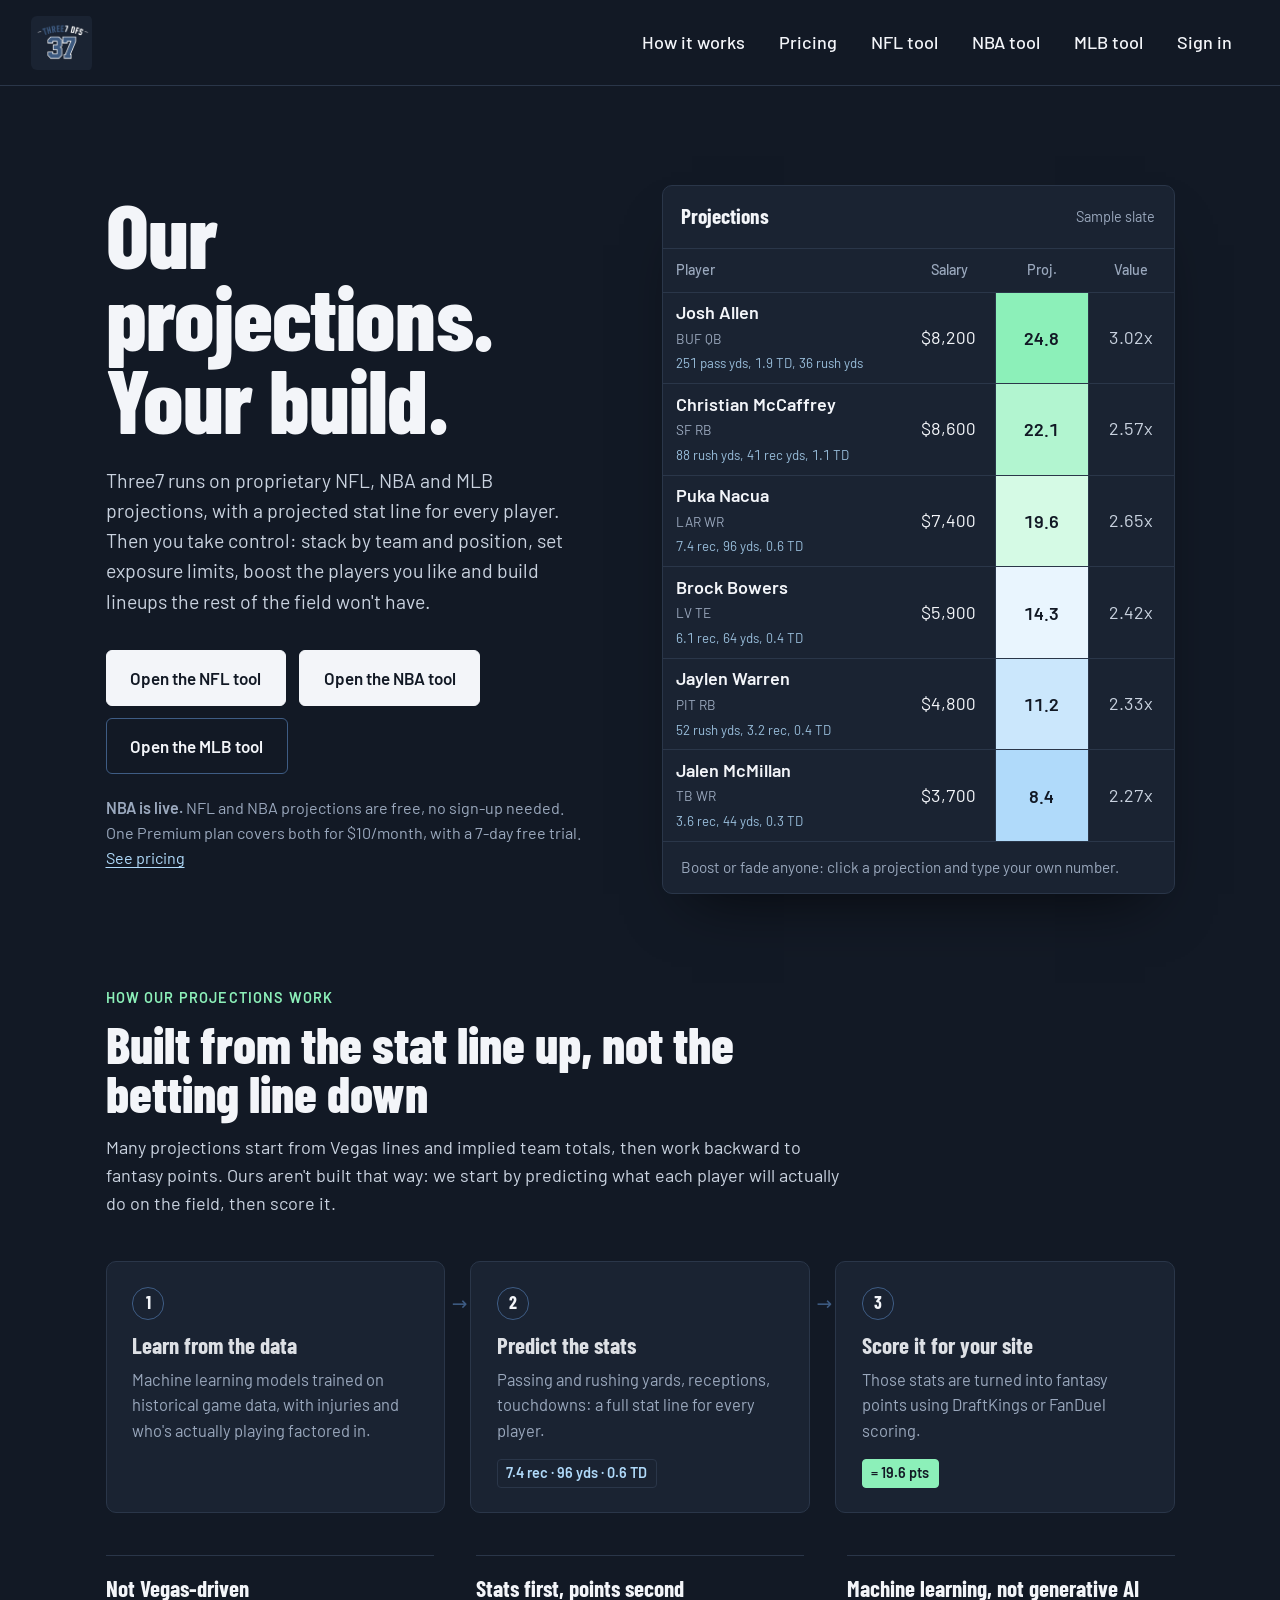
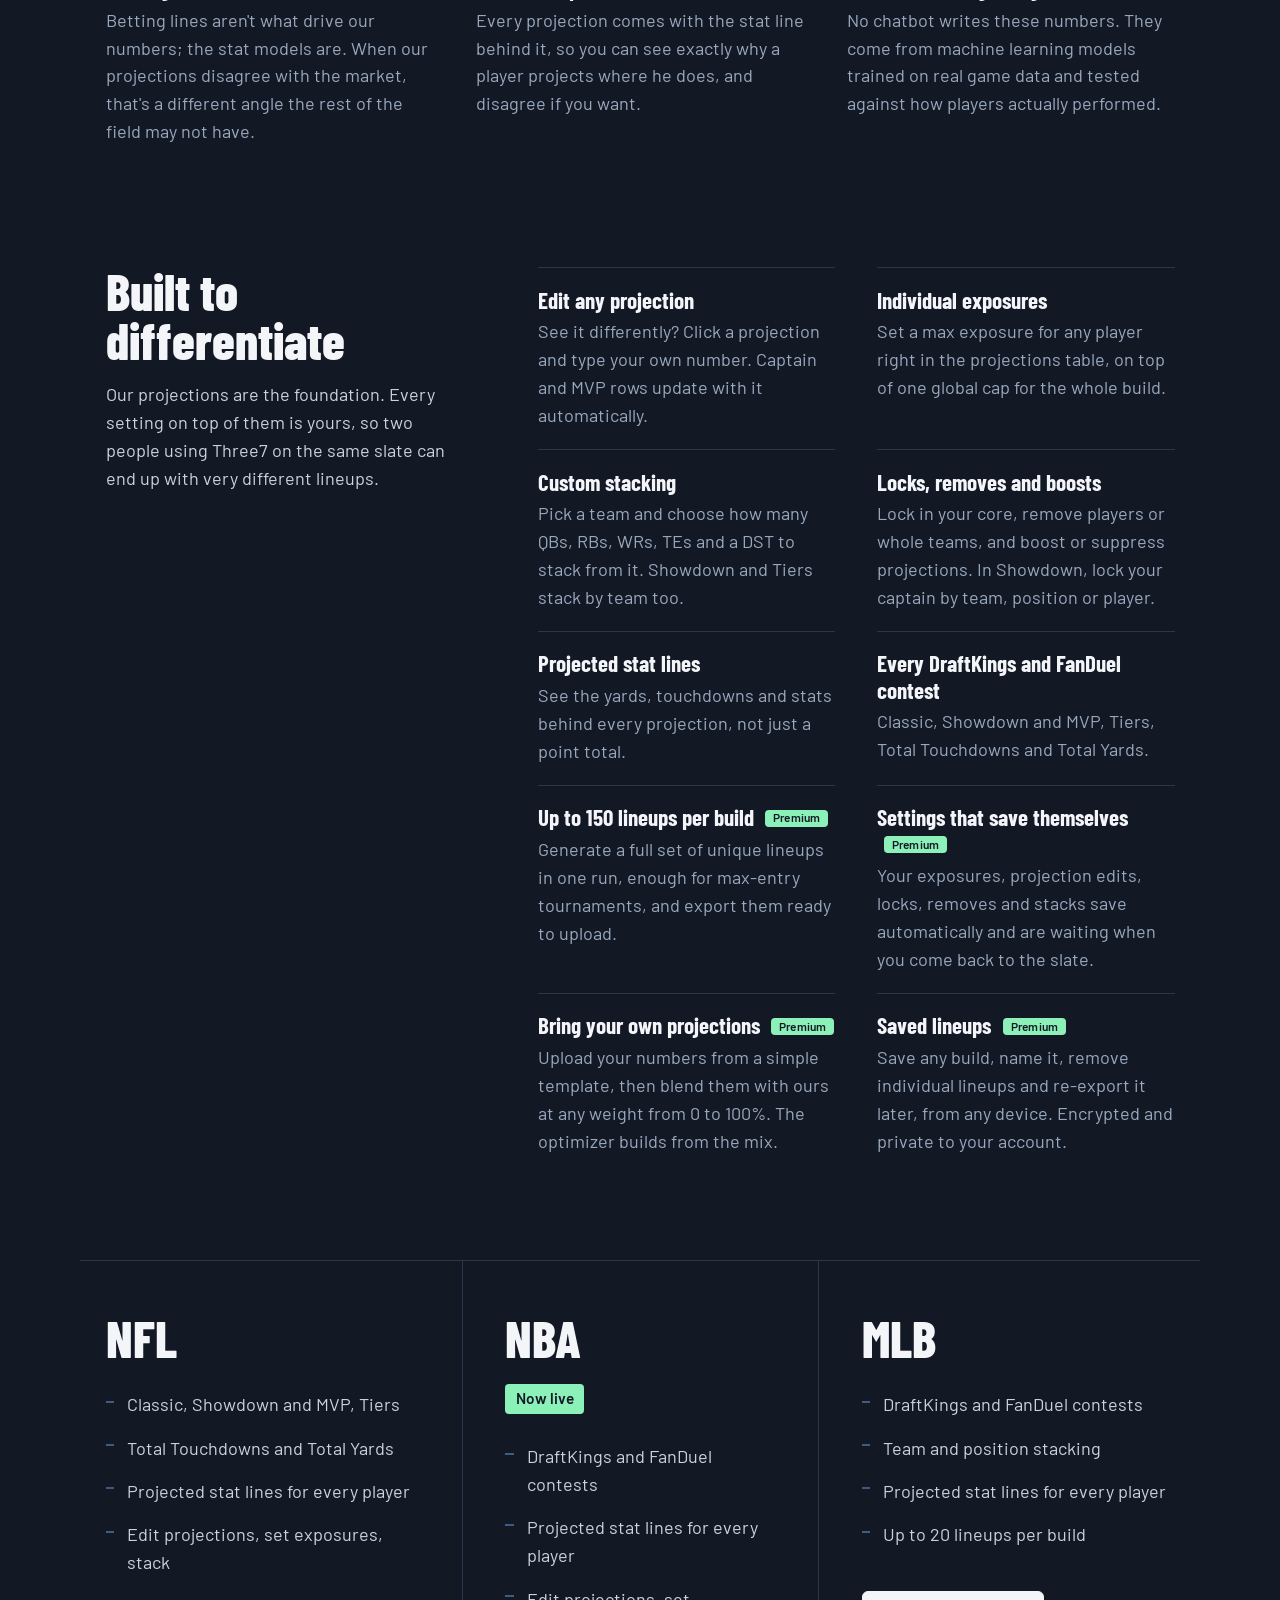
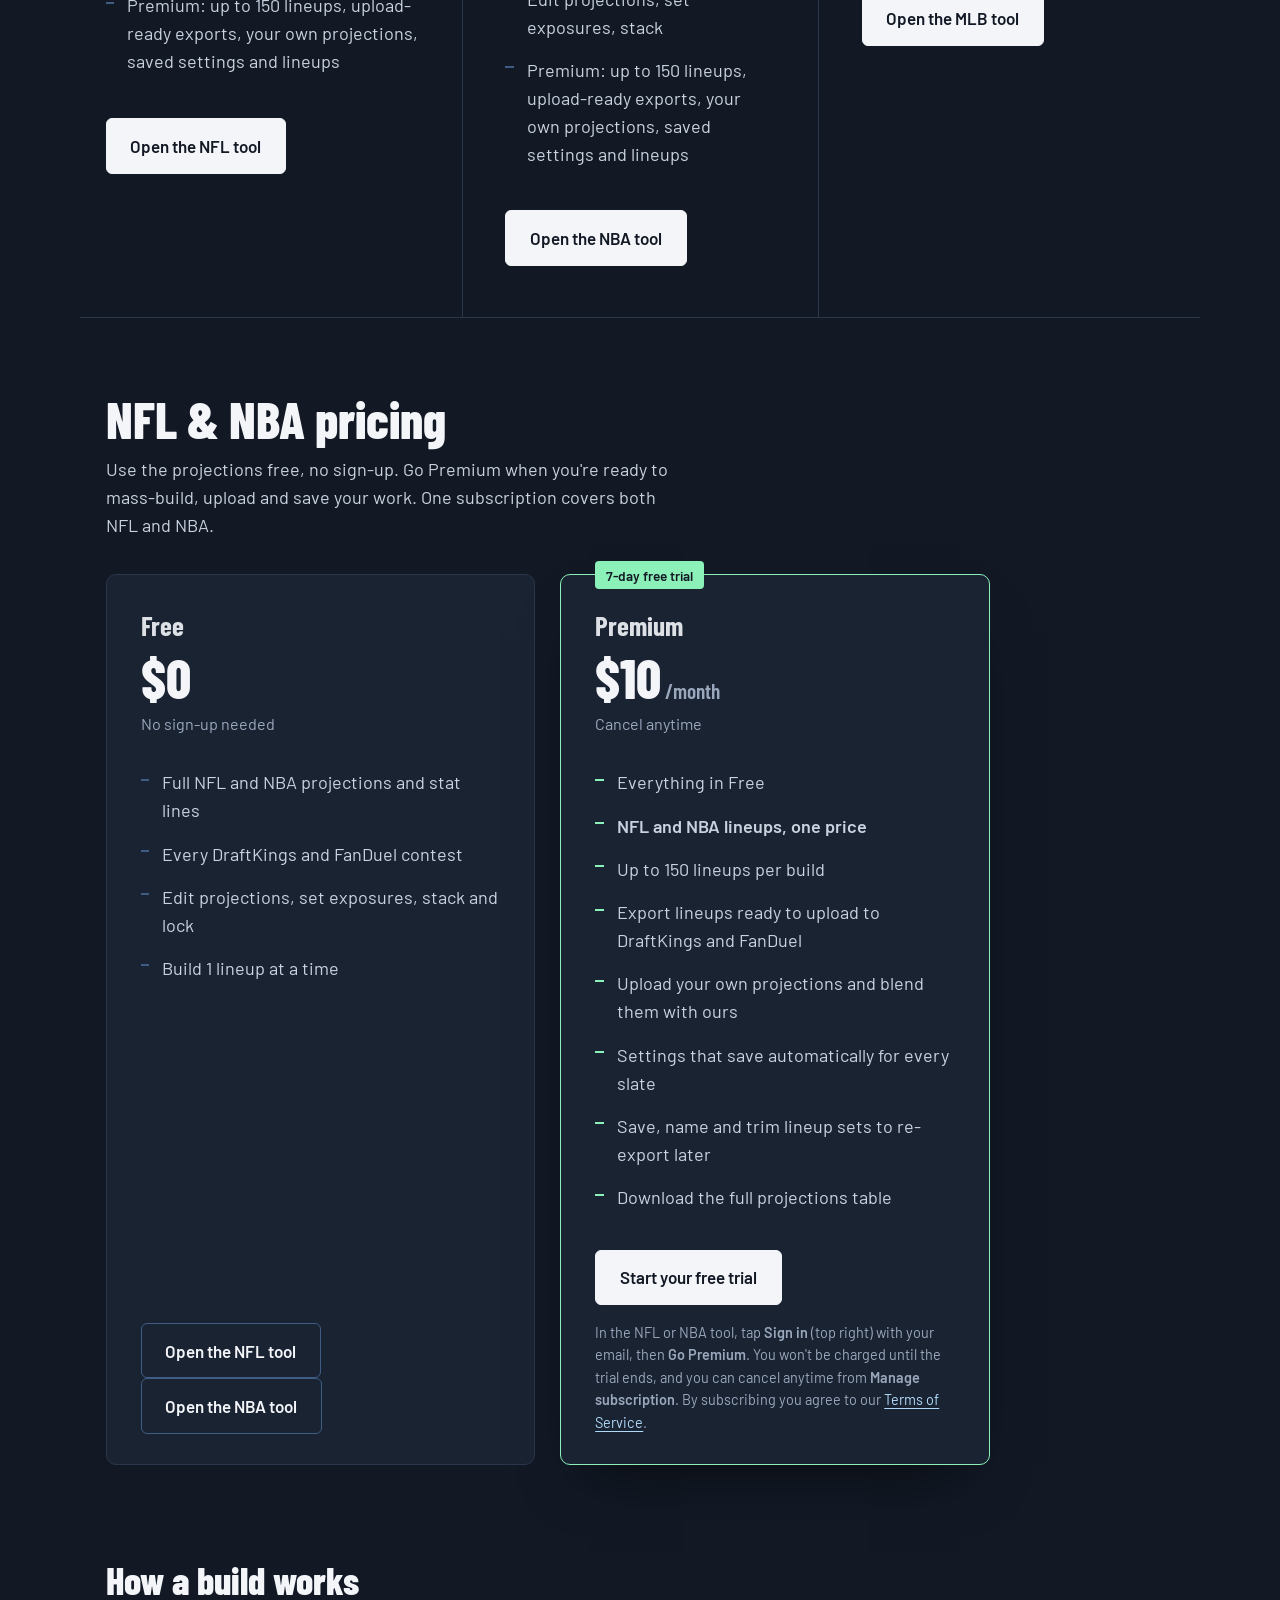
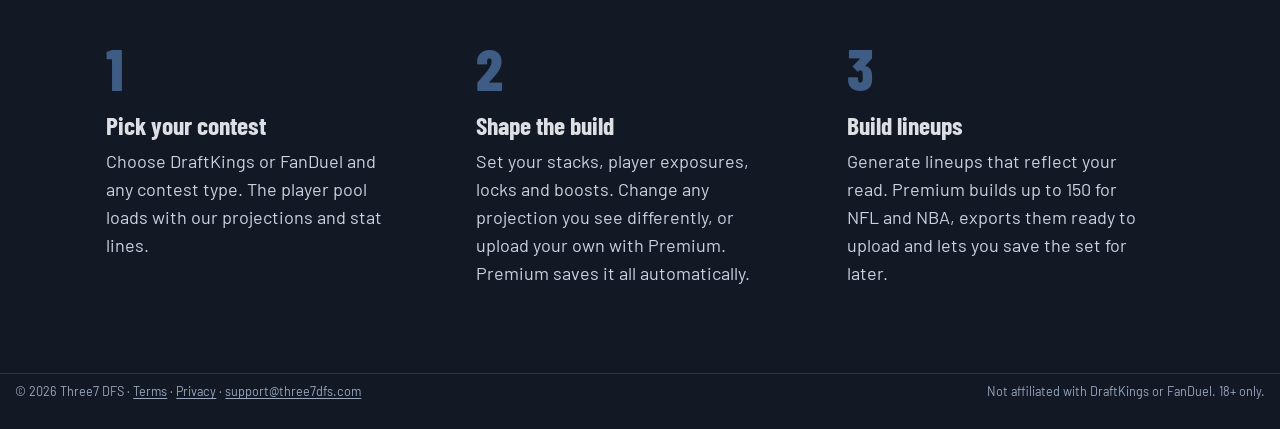
==== index.html @ b373b070 "Add files via upload" ====
<!DOCTYPE html>
<html xmlns="http://www.w3.org/1999/xhtml" lang="en" xml:lang="en"><head>

<meta charset="utf-8">
<meta name="generator" content="quarto-1.10.19">

<meta name="viewport" content="width=device-width, initial-scale=1.0, user-scalable=yes">

<meta name="description" content="Proprietary NFL, NBA and MLB DFS projections with projected stat lines, plus an optimizer for DraftKings and FanDuel. Free NFL and NBA projections; one $10/month Premium plan covers both NFL and NBA, with up to 150 lineups, upload-ready exports and saved settings and lineups, and a 7-day free trial.">

<title>NFL, NBA &amp; MLB DFS Projections and Lineup Optimizer – Three7 DFS</title>
<style>
/* Default styles provided by pandoc.
** See https://pandoc.org/MANUAL.html#variables-for-html for config info.
*/
span.smallcaps{font-variant: small-caps;}
div.columns{display: flex; gap: 1.5em;}
div.column{flex: auto;}
@media screen {
div.columns{gap: min(4vw, 1.5em);}
div.column{overflow-x: auto;}
}
div.hanging-indent{margin-left: 1.5em; text-indent: -1.5em;}
ul.task-list{list-style: none;}
ul.task-list li input[type="checkbox"] {
  width: 0.8em;
  margin: 0 0.8em 0.2em -1em; /* quarto-specific, see https://github.com/quarto-dev/quarto-cli/issues/4556 */ 
  vertical-align: middle;
}
</style>


<script src="quarto-nav.js"></script>
<script src="headroom.min.js"></script>
<link href="favicon.png" rel="icon" type="image/png">
<script src="clipboard.min.js"></script>
<script src="quarto.js" type="module"></script>
<script src="tabsets.js" type="module"></script>
<script src="popper.min.js"></script>
<script src="tippy.umd.min.js"></script>
<script src="anchor.min.js"></script>
<link href="tippy.css" rel="stylesheet">
<link href="quarto-syntax-highlighting-dark-b626d73c4c936ccc3cb08be7d45d1df6.css" rel="stylesheet" id="quarto-text-highlighting-styles">
<script src="bootstrap.min.js"></script>
<link href="bootstrap-icons.css" rel="stylesheet">
<link href="bootstrap-2f162f424fa8d8f2e1f0c2ea9a4f4888.min.css" rel="stylesheet" append-hash="true" id="quarto-bootstrap" data-mode="dark">
<script id="quarto-search-options" type="application/json">{
  "language": {
    "search-no-results-text": "No results",
    "search-matching-documents-text": "matching documents",
    "search-copy-link-title": "Copy link to search",
    "search-hide-matches-text": "Hide additional matches",
    "search-more-match-text": "more match in this document",
    "search-more-matches-text": "more matches in this document",
    "search-clear-button-title": "Clear",
    "search-text-placeholder": "",
    "search-detached-cancel-button-title": "Cancel",
    "search-submit-button-title": "Submit",
    "search-label": "Search"
  }
}</script>


<meta property="og:title" content="NFL, NBA &amp; MLB DFS Projections and Lineup Optimizer">
<meta property="og:description" content="Proprietary NFL, NBA and MLB DFS projections with projected stat lines, plus an optimizer for DraftKings and FanDuel. Free NFL and NBA projections; one $10/month Premium plan covers both NFL and NBA, with up to 150 lineups, upload-ready exports and saved settings and lineups, and a 7-day free trial.">
<meta property="og:site_name" content="Three7 DFS">
<meta name="twitter:title" content="NFL, NBA &amp; MLB DFS Projections and Lineup Optimizer">
<meta name="twitter:description" content="Proprietary NFL, NBA and MLB DFS projections with projected stat lines, plus an optimizer for DraftKings and FanDuel. Free NFL and NBA projections; one $10/month Premium plan covers both NFL and NBA, with up to 150 lineups, upload-ready exports and saved settings and lineups, and a 7-day free trial.">
<meta name="twitter:card" content="summary">
<style>#t7 .sport-new .soon{display:inline-block;font-size:.9rem;font-weight:600;color:#121925;background:#8cf0b9;padding:.2rem .6rem;border-radius:4px;margin:0 0 1.25rem}</style>
</head>

<body class="nav-fixed fullcontent quarto-light">

<div id="quarto-search-results"></div>
  <header id="quarto-header" class="headroom fixed-top">
    <nav class="navbar navbar-expand-lg " data-bs-theme="dark">
      <div class="navbar-container container-fluid">
      <div class="navbar-brand-container mx-auto">
    <a href="./index.html" class="navbar-brand navbar-brand-logo">
    <img src="logo-small.png" alt="Three7 DFS home" class="navbar-logo light-content">
    <img src="logo-small.png" alt="Three7 DFS home" class="navbar-logo dark-content">
    </a>
  </div>
          <button class="navbar-toggler" type="button" data-bs-toggle="collapse" data-bs-target="#navbarCollapse" aria-controls="navbarCollapse" role="menu" aria-expanded="false" aria-label="Toggle navigation" onclick="if (window.quartoToggleHeadroom) { window.quartoToggleHeadroom(); }">
  <span class="navbar-toggler-icon"></span>
</button>
          <div class="collapse navbar-collapse" id="navbarCollapse">
            <ul class="navbar-nav navbar-nav-scroll ms-auto">
  <li class="nav-item">
    <a class="nav-link" href="./index.html#method"> 
<span class="menu-text">How it works</span></a>
  </li>  
  <li class="nav-item">
    <a class="nav-link" href="./index.html#pricing"> 
<span class="menu-text">Pricing</span></a>
  </li>  
  <li class="nav-item">
    <a class="nav-link" href="https://nfl.three7dfs.com"> 
<span class="menu-text">NFL tool</span></a>
  </li>  
  <li class="nav-item">
    <a class="nav-link" href="https://thirtyseven.shinyapps.io/NBA_Preds/"> 
<span class="menu-text">NBA tool</span></a>
  </li>  
  <li class="nav-item">
    <a class="nav-link" href="https://mlb.three7dfs.com"> 
<span class="menu-text">MLB tool</span></a>
  </li>  
  <li class="nav-item">
    <a class="nav-link" href="https://nfl.three7dfs.com"> 
<span class="menu-text">Sign in</span></a>
  </li>  
</ul>
          </div> <!-- /navcollapse -->
            <div class="quarto-navbar-tools">
</div>
      </div> <!-- /container-fluid -->
    </nav>
</header>
<!-- content -->
<div id="quarto-content" class="quarto-container page-layout-custom page-navbar">
<!-- sidebar -->
<!-- margin-sidebar -->
<!-- main -->




<div id="t7">
<section class="hero">
  <div class="hero-copy">
    <h1>Our projections. Your build.</h1>
    <p class="hero-lede">
      Three7 runs on proprietary NFL, NBA and MLB projections, with a projected stat line
      for every player. Then you take control: stack by team and position, set
      exposure limits, boost the players you like and build lineups the rest of the
      field won't have.
    </p>
    <div class="hero-actions">
      <a class="btn btn-solid" href="https://nfl.three7dfs.com">Open the NFL tool</a>
      <a class="btn btn-solid" href="https://thirtyseven.shinyapps.io/NBA_Preds/">Open the NBA tool</a>
      <a class="btn btn-line" href="https://mlb.three7dfs.com">Open the MLB tool</a>
    </div>
    <p class="hero-note"><strong>NBA is live.</strong> NFL and NBA projections are free, no sign-up needed. One Premium plan covers both for $10/month, with a 7-day free trial. <a href="#pricing">See pricing</a></p>
  </div>

  <figure class="demo figure" aria-labelledby="demo-cap">
    <div class="demo-bar">
      <span class="demo-title">Projections</span>
      <span class="demo-tag">Sample slate</span>
    </div>
    
<table class="demo-table caption-top">
<thead>
<tr class="header">
<th class="l" data-quarto-table-cell-role="th" scope="col">Player</th>
<th data-quarto-table-cell-role="th" scope="col">Salary</th>
<th data-quarto-table-cell-role="th" scope="col">Proj.</th>
<th data-quarto-table-cell-role="th" scope="col">Value</th>
</tr>
</thead>
<tbody id="demo-body">
</tbody>
</table>

    <figcaption id="demo-cap">Boost or fade anyone: click a projection and type your own number.</figcaption>
  </figure>
</section>

<section class="method" id="method" aria-labelledby="method-h">
  <div class="method-intro">
    <p class="eyebrow">How our projections work</p>
    <h2 id="method-h">Built from the stat line up, not the betting line down</h2>
    <p>Many projections start from Vegas lines and implied team totals, then work backward to fantasy points. Ours aren't built that way: we start by predicting what each player will actually do on the field, then score it.</p>
  </div>

  <ol class="method-flow" aria-label="How a projection is made">
    <li>
      <span class="flow-n">1</span>
      <h3>Learn from the data</h3>
      <p>Machine learning models trained on historical game data, with injuries and who's actually playing factored in.</p>
    </li>
    <li>
      <span class="flow-n">2</span>
      <h3>Predict the stats</h3>
      <p>Passing and rushing yards, receptions, touchdowns: a full stat line for every player.</p>
      <p class="flow-eg">7.4 rec · 96 yds · 0.6 TD</p>
    </li>
    <li>
      <span class="flow-n">3</span>
      <h3>Score it for your site</h3>
      <p>Those stats are turned into fantasy points using DraftKings or FanDuel scoring.</p>
      <p class="flow-eg">= 19.6 pts</p>
    </li>
  </ol>

  <dl class="method-points">
    <div>
      <dt>Not Vegas-driven</dt>
      <dd>Betting lines aren't what drive our numbers; the stat models are. When our projections disagree with the market, that's a different angle the rest of the field may not have.</dd>
    </div>
    <div>
      <dt>Stats first, points second</dt>
      <dd>Every projection comes with the stat line behind it, so you can see exactly why a player projects where he does, and disagree if you want.</dd>
    </div>
    <div>
      <dt>Machine learning, not generative AI</dt>
      <dd>No chatbot writes these numbers. They come from machine learning models trained on real game data and tested against how players actually performed.</dd>
    </div>
  </dl>
</section>

<section class="control" aria-labelledby="control-h">
  <div class="control-intro">
    <h2 id="control-h">Built to differentiate</h2>
    <p>Our projections are the foundation. Every setting on top of them is yours, so two people using Three7 on the same slate can end up with very different lineups.</p>
  </div>
  <dl class="control-list">
    <div><dt>Edit any projection</dt><dd>See it differently? Click a projection and type your own number. Captain and MVP rows update with it automatically.</dd></div>
    <div><dt>Individual exposures</dt><dd>Set a max exposure for any player right in the projections table, on top of one global cap for the whole build.</dd></div>
    <div><dt>Custom stacking</dt><dd>Pick a team and choose how many QBs, RBs, WRs, TEs and a DST to stack from it. Showdown and Tiers stack by team too.</dd></div>
    <div><dt>Locks, removes and boosts</dt><dd>Lock in your core, remove players or whole teams, and boost or suppress projections. In Showdown, lock your captain by team, position or player.</dd></div>
    <div><dt>Projected stat lines</dt><dd>See the yards, touchdowns and stats behind every projection, not just a point total.</dd></div>
    <div><dt>Every DraftKings and FanDuel contest</dt><dd>Classic, Showdown and MVP, Tiers, Total Touchdowns and Total Yards.</dd></div>
    <div><dt>Up to 150 lineups per build <span class="tag">Premium</span></dt><dd>Generate a full set of unique lineups in one run, enough for max-entry tournaments, and export them ready to upload.</dd></div>
    <div><dt>Settings that save themselves <span class="tag">Premium</span></dt><dd>Your exposures, projection edits, locks, removes and stacks save automatically and are waiting when you come back to the slate.</dd></div>
    <div><dt>Bring your own projections <span class="tag">Premium</span></dt><dd>Upload your numbers from a simple template, then blend them with ours at any weight from 0 to 100%. The optimizer builds from the mix.</dd></div>
    <div><dt>Saved lineups <span class="tag">Premium</span></dt><dd>Save any build, name it, remove individual lineups and re-export it later, from any device. Encrypted and private to your account.</dd></div>
  </dl>
</section>

<section class="sports" aria-label="Sports">
  <article class="sport">
    <h2>NFL</h2>
    <ul>
      <li>Classic, Showdown and MVP, Tiers</li>
      <li>Total Touchdowns and Total Yards</li>
      <li>Projected stat lines for every player</li>
      <li>Edit projections, set exposures, stack</li>
      <li>Premium: up to 150 lineups, upload-ready exports, your own projections, saved settings and lineups</li>
    </ul>
    <a class="btn btn-solid" href="https://nfl.three7dfs.com">Open the NFL tool</a>
  </article>
  <article class="sport sport-new">
    <h2>NBA</h2>
    <p class="soon">Now live</p>
    <ul>
      <li>DraftKings and FanDuel contests</li>
      <li>Projected stat lines for every player</li>
      <li>Edit projections, set exposures, stack</li>
      <li>Premium: up to 150 lineups, upload-ready exports, your own projections, saved settings and lineups</li>
    </ul>
    <a class="btn btn-solid" href="https://thirtyseven.shinyapps.io/NBA_Preds/">Open the NBA tool</a>
  </article>
  <article class="sport">
    <h2>MLB</h2>
    <ul>
      <li>DraftKings and FanDuel contests</li>
      <li>Team and position stacking</li>
      <li>Projected stat lines for every player</li>
      <li>Up to 20 lineups per build</li>
    </ul>
    <a class="btn btn-solid" href="https://mlb.three7dfs.com">Open the MLB tool</a>
  </article>
</section>

<section class="pricing" id="pricing" aria-labelledby="pricing-h">
  <div class="pricing-intro">
    <h2 id="pricing-h">NFL &amp; NBA pricing</h2>
    <p>Use the projections free, no sign-up. Go Premium when you're ready to mass-build, upload and save your work. One subscription covers both NFL and NBA.</p>
  </div>
  <div class="plans">
    <article class="plan">
      <h3>Free</h3>
      <p class="price">$0</p>
      <p class="plan-sub">No sign-up needed</p>
      <ul>
        <li>Full NFL and NBA projections and stat lines</li>
        <li>Every DraftKings and FanDuel contest</li>
        <li>Edit projections, set exposures, stack and lock</li>
        <li>Build 1 lineup at a time</li>
      </ul>
      <a class="btn btn-line" href="https://nfl.three7dfs.com">Open the NFL tool</a>
      <a class="btn btn-line" href="https://thirtyseven.shinyapps.io/NBA_Preds/">Open the NBA tool</a>
    </article>
    <article class="plan plan-pro">
      <p class="plan-flag">7-day free trial</p>
      <h3>Premium</h3>
      <p class="price">$10<span>/month</span></p>
      <p class="plan-sub">Cancel anytime</p>
      <ul>
        <li>Everything in Free</li>
        <li><strong>NFL and NBA lineups, one price</strong></li>
        <li>Up to 150 lineups per build</li>
        <li>Export lineups ready to upload to DraftKings and FanDuel</li>
        <li>Upload your own projections and blend them with ours</li>
        <li>Settings that save automatically for every slate</li>
        <li>Save, name and trim lineup sets to re-export later</li>
        <li>Download the full projections table</li>
      </ul>
      <a class="btn btn-solid" href="https://nfl.three7dfs.com">Start your free trial</a>
      <p class="plan-how">In the NFL or NBA tool, tap <strong>Sign in</strong> (top right) with your email, then <strong>Go Premium</strong>. You won't be charged until the trial ends, and you can cancel anytime from <strong>Manage subscription</strong>. By subscribing you agree to our <a href="terms.html">Terms of Service</a>.</p>
    </article>
  </div>
</section>

<section class="steps" aria-labelledby="steps-h">
  <h2 id="steps-h">How a build works</h2>
  <ol>
    <li>
      <h3>Pick your contest</h3>
      <p>Choose DraftKings or FanDuel and any contest type. The player pool loads with our projections and stat lines.</p>
    </li>
    <li>
      <h3>Shape the build</h3>
      <p>Set your stacks, player exposures, locks and boosts. Change any projection you see differently, or upload your own with Premium. Premium saves it all automatically.</p>
    </li>
    <li>
      <h3>Build lineups</h3>
      <p>Generate lineups that reflect your read. Premium builds up to 150 for NFL and NBA, exports them ready to upload and lets you save the set for later.</p>
    </li>
  </ol>
</section>
</div>

<script>
(function () {
  var players = [
    { name: "Josh Allen",          pos: "QB", team: "BUF", sal: 8200, proj: 24.8, line: "251 pass yds, 1.9 TD, 36 rush yds" },
    { name: "Christian McCaffrey", pos: "RB", team: "SF",  sal: 8600, proj: 22.1, line: "88 rush yds, 41 rec yds, 1.1 TD" },
    { name: "Puka Nacua",          pos: "WR", team: "LAR", sal: 7400, proj: 19.6, line: "7.4 rec, 96 yds, 0.6 TD" },
    { name: "Brock Bowers",        pos: "TE", team: "LV",  sal: 5900, proj: 14.3, line: "6.1 rec, 64 yds, 0.4 TD" },
    { name: "Jaylen Warren",       pos: "RB", team: "PIT", sal: 4800, proj: 11.2, line: "52 rush yds, 3.2 rec, 0.4 TD" },
    { name: "Jalen McMillan",      pos: "WR", team: "TB",  sal: 3700, proj: 8.4,  line: "3.6 rec, 44 yds, 0.3 TD" }
  ];
  var body = document.getElementById("demo-body");
  if (!body) return;

  // Same color scale as the app: sky (low) -> white -> mint (high)
  var lo = [176, 218, 250], mid = [255, 255, 255], hi = [140, 240, 185];
  function mix(a, b, t) { return a.map(function (v, i) { return Math.round(v + (b[i] - v) * t); }); }
  function color(v, min, max) {
    var t = max === min ? 0.5 : (v - min) / (max - min);
    var c = t < 0.5 ? mix(lo, mid, t * 2) : mix(mid, hi, (t - 0.5) * 2);
    return "rgb(" + c.join(",") + ")";
  }

  function paint() {
    var projs = players.map(function (p) { return p.proj; });
    var min = Math.min.apply(null, projs), max = Math.max.apply(null, projs);
    players.forEach(function (p, i) {
      var row = body.children[i];
      var cell = row.querySelector(".proj");
      cell.style.background = color(p.proj, min, max);
      row.querySelector(".val").textContent = (p.proj / (p.sal / 1000)).toFixed(2) + "x";
    });
  }

  players.forEach(function (p, i) {
    var tr = document.createElement("tr");
    tr.innerHTML =
      '<td class="l"><span class="pn">' + p.name + '</span><span class="pm">' + p.team + " " + p.pos + '</span><span class="ps">' + p.line + "</span></td>" +
      "<td>$" + p.sal.toLocaleString() + "</td>" +
      '<td class="proj"><input type="number" step="0.1" min="0" inputmode="decimal" aria-label="Projection for ' + p.name + '" value="' + p.proj.toFixed(1) + '"></td>' +
      '<td class="val"></td>';
    body.appendChild(tr);
    var input = tr.querySelector("input");
    input.addEventListener("input", function () {
      var v = parseFloat(input.value);
      players[i].proj = isNaN(v) ? 0 : v;
      tr.classList.add("edited");
      paint();
    });
  });
  paint();
})();
</script>




<script id="quarto-html-after-body" type="application/javascript">
  window.document.addEventListener("DOMContentLoaded", function (event) {
    const icon = "";
    const anchorJS = new window.AnchorJS();
    anchorJS.options = {
      placement: 'right',
      icon: icon
    };
    anchorJS.add('.anchored');
    const isCodeAnnotation = (el) => {
      for (const clz of el.classList) {
        if (clz.startsWith('code-annotation-')) {                     
          return true;
        }
      }
      return false;
    }
    const onCopySuccess = function(e) {
      // button target
      const button = e.trigger;
      // don't keep focus
      button.blur();
      // flash "checked"
      button.classList.add('code-copy-button-checked');
      var currentTitle = button.getAttribute("title");
      button.setAttribute("title", "Copied!");
      let tooltip;
      if (window.bootstrap) {
        button.setAttribute("data-bs-toggle", "tooltip");
        button.setAttribute("data-bs-placement", "left");
        button.setAttribute("data-bs-title", "Copied!");
        tooltip = new bootstrap.Tooltip(button, 
          { trigger: "manual", 
            customClass: "code-copy-button-tooltip",
            offset: [0, -8]});
        tooltip.show();    
      }
      setTimeout(function() {
        if (tooltip) {
          tooltip.hide();
          button.removeAttribute("data-bs-title");
          button.removeAttribute("data-bs-toggle");
          button.removeAttribute("data-bs-placement");
        }
        button.setAttribute("title", currentTitle);
        button.classList.remove('code-copy-button-checked');
      }, 1000);
      // clear code selection
      e.clearSelection();
    }
    const getTextToCopy = function(trigger) {
      const outerScaffold = trigger.parentElement.cloneNode(true);
      const codeEl = outerScaffold.querySelector('code');
      for (const childEl of codeEl.children) {
        if (isCodeAnnotation(childEl)) {
          childEl.remove();
        }
      }
      return codeEl.innerText;
    }
    const clipboard = new window.ClipboardJS('.code-copy-button:not([data-in-quarto-modal])', {
      text: getTextToCopy
    });
    clipboard.on('success', onCopySuccess);
    if (window.document.getElementById('quarto-embedded-source-code-modal')) {
      const clipboardModal = new window.ClipboardJS('.code-copy-button[data-in-quarto-modal]', {
        text: getTextToCopy,
        container: window.document.getElementById('quarto-embedded-source-code-modal')
      });
      clipboardModal.on('success', onCopySuccess);
    }
      var localhostRegex = new RegExp(/^(?:http|https):\/\/localhost\:?[0-9]*\//);
      var mailtoRegex = new RegExp(/^mailto:/);
        var filterRegex = new RegExp("https:\/\/three7dfs\.com");
      var isInternal = (href) => {
          return filterRegex.test(href) || localhostRegex.test(href) || mailtoRegex.test(href);
      }
      // Inspect non-navigation links and adorn them if external
     var links = window.document.querySelectorAll('a[href]:not(.nav-link):not(.navbar-brand):not(.toc-action):not(.sidebar-link):not(.sidebar-item-toggle):not(.pagination-link):not(.no-external):not([aria-hidden]):not(.dropdown-item):not(.quarto-navigation-tool):not(.about-link)');
      for (var i=0; i<links.length; i++) {
        const link = links[i];
        if (!isInternal(link.href)) {
          // undo the damage that might have been done by quarto-nav.js in the case of
          // links that we want to consider external
          if (link.dataset.originalHref !== undefined) {
            link.href = link.dataset.originalHref;
          }
        }
      }
    function tippyHover(el, contentFn, onTriggerFn, onUntriggerFn) {
      const config = {
        allowHTML: true,
        maxWidth: 500,
        delay: 100,
        arrow: false,
        appendTo: function(el) {
            return el.parentElement;
        },
        interactive: true,
        interactiveBorder: 10,
        theme: 'quarto',
        placement: 'bottom-start',
      };
      if (contentFn) {
        config.content = contentFn;
      }
      if (onTriggerFn) {
        config.onTrigger = onTriggerFn;
      }
      if (onUntriggerFn) {
        config.onUntrigger = onUntriggerFn;
      }
      window.tippy(el, config); 
    }
    const noterefs = window.document.querySelectorAll('a[role="doc-noteref"]');
    for (var i=0; i<noterefs.length; i++) {
      const ref = noterefs[i];
      tippyHover(ref, function() {
        // use id or data attribute instead here
        let href = ref.getAttribute('data-footnote-href') || ref.getAttribute('href');
        try { href = new URL(href).hash; } catch {}
        const id = href.replace(/^#\/?/, "");
        const note = window.document.getElementById(id);
        if (note) {
          return note.innerHTML;
        } else {
          return "";
        }
      });
    }
    const xrefs = window.document.querySelectorAll('a.quarto-xref');
    const processXRef = (id, note) => {
      // Strip column container classes
      const stripColumnClz = (el) => {
        el.classList.remove("page-full", "page-columns");
        if (el.children) {
          for (const child of el.children) {
            stripColumnClz(child);
          }
        }
      }
      stripColumnClz(note)
      if (id === null || id.startsWith('sec-')) {
        // Special case sections, only their first couple elements
        const container = document.createElement("div");
        if (note.children && note.children.length > 2) {
          container.appendChild(note.children[0].cloneNode(true));
          for (let i = 1; i < note.children.length; i++) {
            const child = note.children[i];
            if (child.tagName === "P" && child.innerText === "") {
              continue;
            } else {
              container.appendChild(child.cloneNode(true));
              break;
            }
          }
          if (window.Quarto?.typesetMath) {
            window.Quarto.typesetMath(container);
          }
          return container.innerHTML
        } else {
          if (window.Quarto?.typesetMath) {
            window.Quarto.typesetMath(note);
          }
          return note.innerHTML;
        }
      } else {
        // Remove any anchor links if they are present
        const anchorLink = note.querySelector('a.anchorjs-link');
        if (anchorLink) {
          anchorLink.remove();
        }
        if (window.Quarto?.typesetMath) {
          window.Quarto.typesetMath(note);
        }
        if (note.classList.contains("callout")) {
          return note.outerHTML;
        } else {
          return note.innerHTML;
        }
      }
    }
    for (var i=0; i<xrefs.length; i++) {
      const xref = xrefs[i];
      tippyHover(xref, undefined, function(instance) {
        instance.disable();
        let url = xref.getAttribute('href');
        let hash = undefined; 
        if (url.startsWith('#')) {
          hash = url;
        } else {
          try { hash = new URL(url).hash; } catch {}
        }
        if (hash) {
          const id = hash.replace(/^#\/?/, "");
          const note = window.document.getElementById(id);
          if (note !== null) {
            try {
              const html = processXRef(id, note.cloneNode(true));
              instance.setContent(html);
            } finally {
              instance.enable();
              instance.show();
            }
          } else {
            // See if we can fetch this
            fetch(url.split('#')[0])
            .then(res => res.text())
            .then(html => {
              const parser = new DOMParser();
              const htmlDoc = parser.parseFromString(html, "text/html");
              const note = htmlDoc.getElementById(id);
              if (note !== null) {
                const html = processXRef(id, note);
                instance.setContent(html);
              } 
            }).finally(() => {
              instance.enable();
              instance.show();
            });
          }
        } else {
          // See if we can fetch a full url (with no hash to target)
          // This is a special case and we should probably do some content thinning / targeting
          fetch(url)
          .then(res => res.text())
          .then(html => {
            const parser = new DOMParser();
            const htmlDoc = parser.parseFromString(html, "text/html");
            const note = htmlDoc.querySelector('main.content');
            if (note !== null) {
              // This should only happen for chapter cross references
              // (since there is no id in the URL)
              // remove the first header
              if (note.children.length > 0 && note.children[0].tagName === "HEADER") {
                note.children[0].remove();
              }
              const html = processXRef(null, note);
              instance.setContent(html);
            } 
          }).finally(() => {
            instance.enable();
            instance.show();
          });
        }
      }, function(instance) {
      });
    }
        let selectedAnnoteEl;
        const selectorForAnnotation = ( cell, annotation) => {
          let cellAttr = 'data-code-cell="' + cell + '"';
          let lineAttr = 'data-code-annotation="' +  annotation + '"';
          const selector = 'span[' + cellAttr + '][' + lineAttr + ']';
          return selector;
        }
        const selectCodeLines = (annoteEl) => {
          const doc = window.document;
          const targetCell = annoteEl.getAttribute("data-target-cell");
          const targetAnnotation = annoteEl.getAttribute("data-target-annotation");
          const annoteSpan = window.document.querySelector(selectorForAnnotation(targetCell, targetAnnotation));
          const lines = annoteSpan.getAttribute("data-code-lines").split(",");
          const lineIds = lines.map((line) => {
            return targetCell + "-" + line;
          })
          let top = null;
          let height = null;
          let parent = null;
          if (lineIds.length > 0) {
              //compute the position of the single el (top and bottom and make a div)
              const el = window.document.getElementById(lineIds[0]);
              top = el.offsetTop;
              height = el.offsetHeight;
              parent = el.parentElement.parentElement;
            if (lineIds.length > 1) {
              const lastEl = window.document.getElementById(lineIds[lineIds.length - 1]);
              const bottom = lastEl.offsetTop + lastEl.offsetHeight;
              height = bottom - top;
            }
            if (top !== null && height !== null && parent !== null) {
              // cook up a div (if necessary) and position it 
              let div = window.document.getElementById("code-annotation-line-highlight");
              if (div === null) {
                div = window.document.createElement("div");
                div.setAttribute("id", "code-annotation-line-highlight");
                div.style.position = 'absolute';
                parent.appendChild(div);
              }
              div.style.top = top - 2 + "px";
              div.style.height = height + 4 + "px";
              div.style.left = 0;
              let gutterDiv = window.document.getElementById("code-annotation-line-highlight-gutter");
              if (gutterDiv === null) {
                gutterDiv = window.document.createElement("div");
                gutterDiv.setAttribute("id", "code-annotation-line-highlight-gutter");
                gutterDiv.style.position = 'absolute';
                const codeCell = window.document.getElementById(targetCell);
                const gutter = codeCell.querySelector('.code-annotation-gutter');
                gutter.appendChild(gutterDiv);
              }
              gutterDiv.style.top = top - 2 + "px";
              gutterDiv.style.height = height + 4 + "px";
            }
            selectedAnnoteEl = annoteEl;
          }
        };
        const unselectCodeLines = () => {
          const elementsIds = ["code-annotation-line-highlight", "code-annotation-line-highlight-gutter"];
          elementsIds.forEach((elId) => {
            const div = window.document.getElementById(elId);
            if (div) {
              div.remove();
            }
          });
          selectedAnnoteEl = undefined;
        };
          // Handle positioning of the toggle
      window.addEventListener(
        "resize",
        throttle(() => {
          elRect = undefined;
          if (selectedAnnoteEl) {
            selectCodeLines(selectedAnnoteEl);
          }
        }, 10)
      );
      function throttle(fn, ms) {
      let throttle = false;
      let timer;
        return (...args) => {
          if(!throttle) { // first call gets through
              fn.apply(this, args);
              throttle = true;
          } else { // all the others get throttled
              if(timer) clearTimeout(timer); // cancel #2
              timer = setTimeout(() => {
                fn.apply(this, args);
                timer = throttle = false;
              }, ms);
          }
        };
      }
        // Attach click handler to the DT
        const annoteDls = window.document.querySelectorAll('dt[data-target-cell]');
        for (const annoteDlNode of annoteDls) {
          annoteDlNode.addEventListener('click', (event) => {
            const clickedEl = event.target;
            if (clickedEl !== selectedAnnoteEl) {
              unselectCodeLines();
              const activeEl = window.document.querySelector('dt[data-target-cell].code-annotation-active');
              if (activeEl) {
                activeEl.classList.remove('code-annotation-active');
              }
              selectCodeLines(clickedEl);
              clickedEl.classList.add('code-annotation-active');
            } else {
              // Unselect the line
              unselectCodeLines();
              clickedEl.classList.remove('code-annotation-active');
            }
          });
        }
    const findCites = (el) => {
      const parentEl = el.parentElement;
      if (parentEl) {
        const cites = parentEl.dataset.cites;
        if (cites) {
          return {
            el,
            cites: cites.split(' ')
          };
        } else {
          return findCites(el.parentElement)
        }
      } else {
        return undefined;
      }
    };
    var bibliorefs = window.document.querySelectorAll('a[role="doc-biblioref"]');
    for (var i=0; i<bibliorefs.length; i++) {
      const ref = bibliorefs[i];
      const citeInfo = findCites(ref);
      if (citeInfo) {
        tippyHover(citeInfo.el, function() {
          var popup = window.document.createElement('div');
          citeInfo.cites.forEach(function(cite) {
            var citeDiv = window.document.createElement('div');
            citeDiv.classList.add('hanging-indent');
            citeDiv.classList.add('csl-entry');
            var biblioDiv = window.document.getElementById('ref-' + cite);
            if (biblioDiv) {
              citeDiv.innerHTML = biblioDiv.innerHTML;
            }
            popup.appendChild(citeDiv);
          });
          return popup.innerHTML;
        });
      }
    }
  });
  </script>
</div> <!-- /content -->
<footer class="footer">
  <div class="nav-footer">
    <div class="nav-footer-left">
<p>© 2026 Three7 DFS · <a href="./terms.html">Terms</a> · <a href="./privacy.html">Privacy</a> · <a href="mailto:support@three7dfs.com">support@three7dfs.com</a></p>
</div>   
    <div class="nav-footer-center">
      &nbsp;
    </div>
    <div class="nav-footer-right">
<p>Not affiliated with DraftKings or FanDuel. 18+ only.</p>
</div>
  </div>
</footer>




</body></html>
---- tippy.css ----
.tippy-box[data-animation=fade][data-state=hidden]{opacity:0}[data-tippy-root]{max-width:calc(100vw - 10px)}.tippy-box{position:relative;background-color:#333;color:#fff;border-radius:4px;font-size:14px;line-height:1.4;white-space:normal;outline:0;transition-property:transform,visibility,opacity}.tippy-box[data-placement^=top]>.tippy-arrow{bottom:0}.tippy-box[data-placement^=top]>.tippy-arrow:before{bottom:-7px;left:0;border-width:8px 8px 0;border-top-color:initial;transform-origin:center top}.tippy-box[data-placement^=bottom]>.tippy-arrow{top:0}.tippy-box[data-placement^=bottom]>.tippy-arrow:before{top:-7px;left:0;border-width:0 8px 8px;border-bottom-color:initial;transform-origin:center bottom}.tippy-box[data-placement^=left]>.tippy-arrow{right:0}.tippy-box[data-placement^=left]>.tippy-arrow:before{border-width:8px 0 8px 8px;border-left-color:initial;right:-7px;transform-origin:center left}.tippy-box[data-placement^=right]>.tippy-arrow{left:0}.tippy-box[data-placement^=right]>.tippy-arrow:before{left:-7px;border-width:8px 8px 8px 0;border-right-color:initial;transform-origin:center right}.tippy-box[data-inertia][data-state=visible]{transition-timing-function:cubic-bezier(.54,1.5,.38,1.11)}.tippy-arrow{width:16px;height:16px;color:#333}.tippy-arrow:before{content:"";position:absolute;border-color:transparent;border-style:solid}.tippy-content{position:relative;padding:5px 9px;z-index:1}
---- quarto-syntax-highlighting-dark-b626d73c4c936ccc3cb08be7d45d1df6.css ----
/* quarto syntax highlight colors */
:root {
  --quarto-hl-al-color: #f07178;
  --quarto-hl-an-color: #d4d0ab;
  --quarto-hl-at-color: #00e0e0;
  --quarto-hl-bn-color: #d4d0ab;
  --quarto-hl-bu-color: #abe338;
  --quarto-hl-ch-color: #abe338;
  --quarto-hl-co-color: #f8f8f2;
  --quarto-hl-cv-color: #ffd700;
  --quarto-hl-cn-color: #ffd700;
  --quarto-hl-cf-color: #ffa07a;
  --quarto-hl-dt-color: #ffa07a;
  --quarto-hl-dv-color: #d4d0ab;
  --quarto-hl-do-color: #f8f8f2;
  --quarto-hl-er-color: #f07178;
  --quarto-hl-ex-color: #00e0e0;
  --quarto-hl-fl-color: #d4d0ab;
  --quarto-hl-fu-color: #ffa07a;
  --quarto-hl-im-color: #abe338;
  --quarto-hl-in-color: #d4d0ab;
  --quarto-hl-kw-color: #ffa07a;
  --quarto-hl-op-color: #ffa07a;
  --quarto-hl-ot-color: #00e0e0;
  --quarto-hl-pp-color: #dcc6e0;
  --quarto-hl-re-color: #00e0e0;
  --quarto-hl-sc-color: #abe338;
  --quarto-hl-ss-color: #abe338;
  --quarto-hl-st-color: #abe338;
  --quarto-hl-va-color: #00e0e0;
  --quarto-hl-vs-color: #abe338;
  --quarto-hl-wa-color: #dcc6e0;
}

/* other quarto variables */
:root {
  --quarto-font-monospace: SFMono-Regular, Menlo, Monaco, Consolas, "Liberation Mono", "Courier New", monospace;
}

/* syntax highlight based on Pandoc's rules */
pre > code.sourceCode > span {
  color: #f8f8f2;
}

code.sourceCode > span {
  color: #f8f8f2;
}

div.sourceCode,
div.sourceCode pre.sourceCode {
  color: #f8f8f2;
}

/* Normal */
code span {
  color: #f8f8f2;
}

/* Alert */
code span.al {
  color: #f07178;
}

/* Annotation */
code span.an {
  color: #d4d0ab;
}

/* Attribute */
code span.at {
  color: #00e0e0;
}

/* BaseN */
code span.bn {
  color: #d4d0ab;
}

/* BuiltIn */
code span.bu {
  color: #abe338;
}

/* ControlFlow */
code span.cf {
  font-weight: bold;
  color: #ffa07a;
}

/* Char */
code span.ch {
  color: #abe338;
}

/* Constant */
code span.cn {
  color: #ffd700;
}

/* Comment */
code span.co {
  font-style: italic;
  color: #f8f8f2;
}

/* CommentVar */
code span.cv {
  color: #ffd700;
}

/* Documentation */
code span.do {
  color: #f8f8f2;
}

/* DataType */
code span.dt {
  color: #ffa07a;
}

/* DecVal */
code span.dv {
  color: #d4d0ab;
}

/* Error */
code span.er {
  color: #f07178;
  text-decoration: underline;
}

/* Extension */
code span.ex {
  font-weight: bold;
  color: #00e0e0;
}

/* Float */
code span.fl {
  color: #d4d0ab;
}

/* Function */
code span.fu {
  color: #ffa07a;
}

/* Import */
code span.im {
  color: #abe338;
}

/* Information */
code span.in {
  color: #d4d0ab;
}

/* Keyword */
code span.kw {
  font-weight: bold;
  color: #ffa07a;
}

/* Operator */
code span.op {
  color: #ffa07a;
}

/* Other */
code span.ot {
  color: #00e0e0;
}

/* Preprocessor */
code span.pp {
  color: #dcc6e0;
}

/* RegionMarker */
code span.re {
  background-color: #f8f8f2;
  color: #00e0e0;
}

/* SpecialChar */
code span.sc {
  color: #abe338;
}

/* SpecialString */
code span.ss {
  color: #abe338;
}

/* String */
code span.st {
  color: #abe338;
}

/* Variable */
code span.va {
  color: #00e0e0;
}

/* VerbatimString */
code span.vs {
  color: #abe338;
}

/* Warning */
code span.wa {
  color: #dcc6e0;
}

.prevent-inlining {
  content: "</";
}

/*# sourceMappingURL=a269c63e8167c3ae395728e86feb0848.css.map */
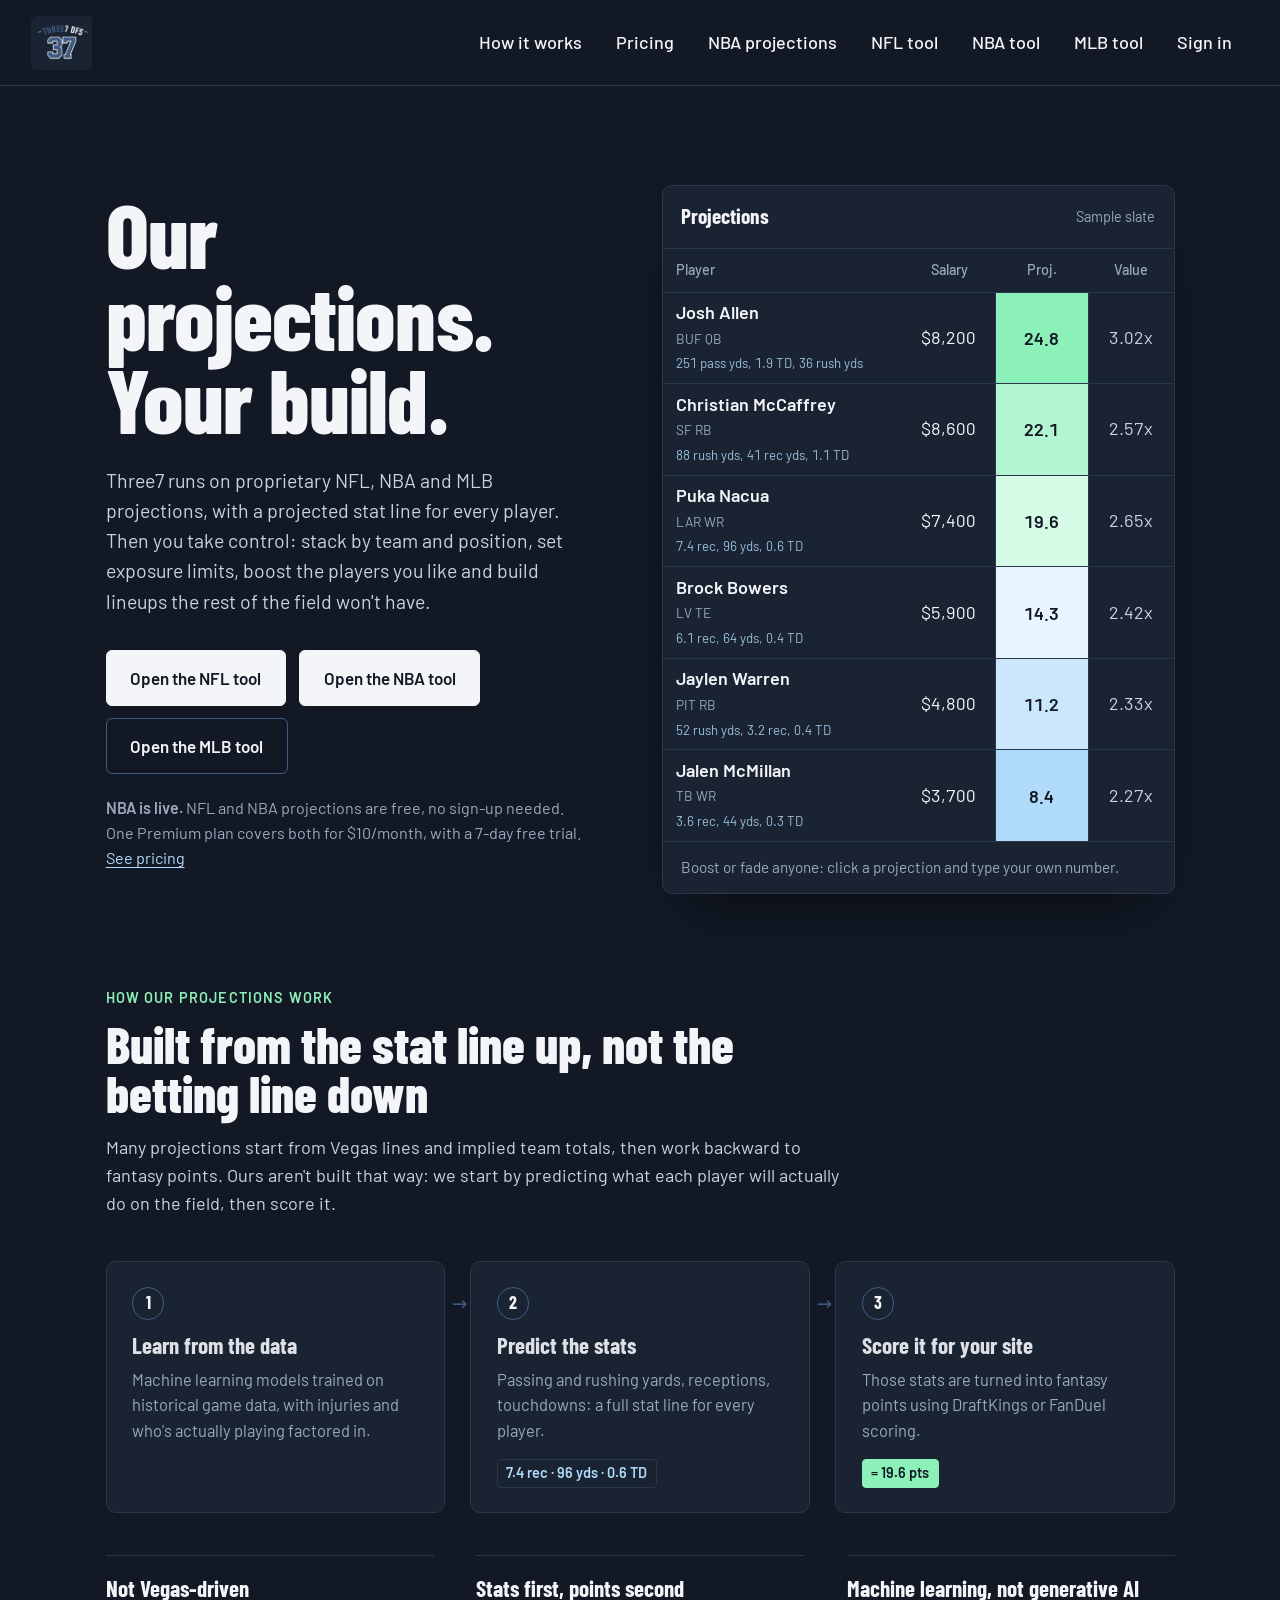
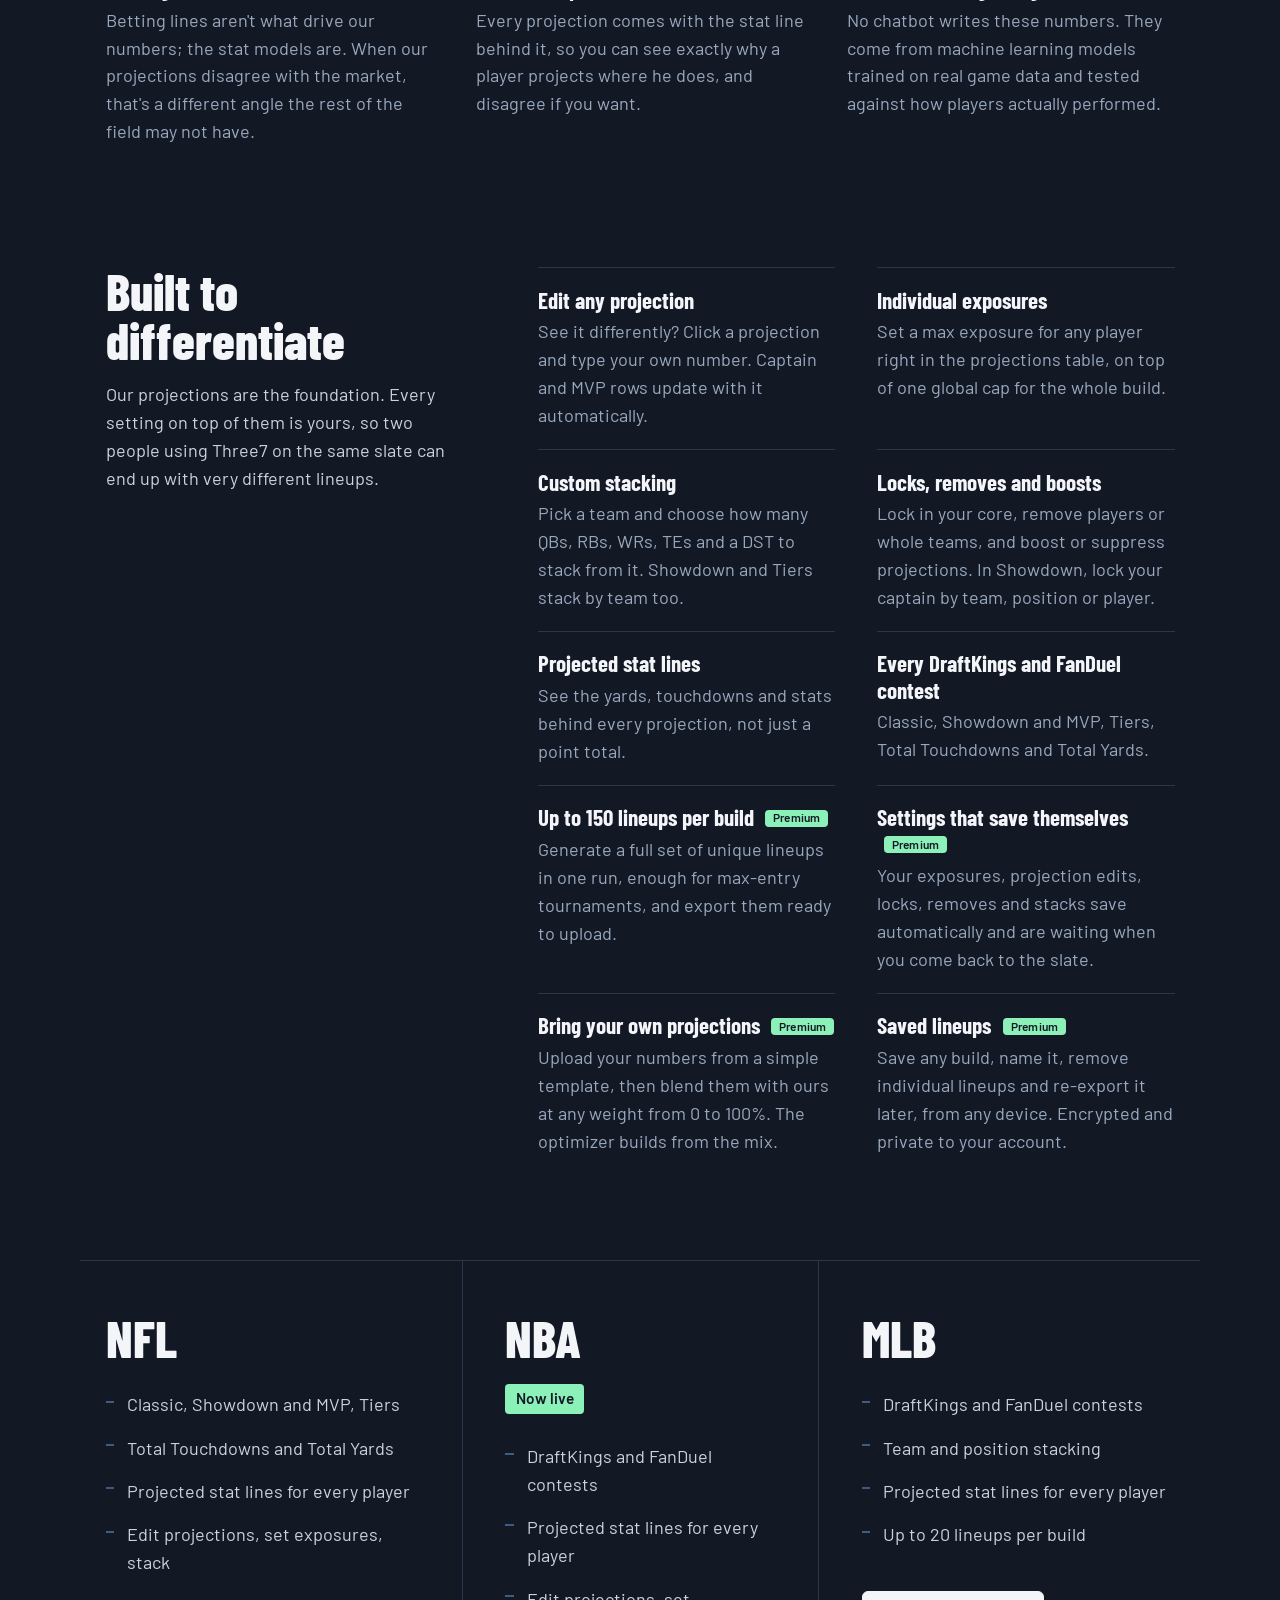
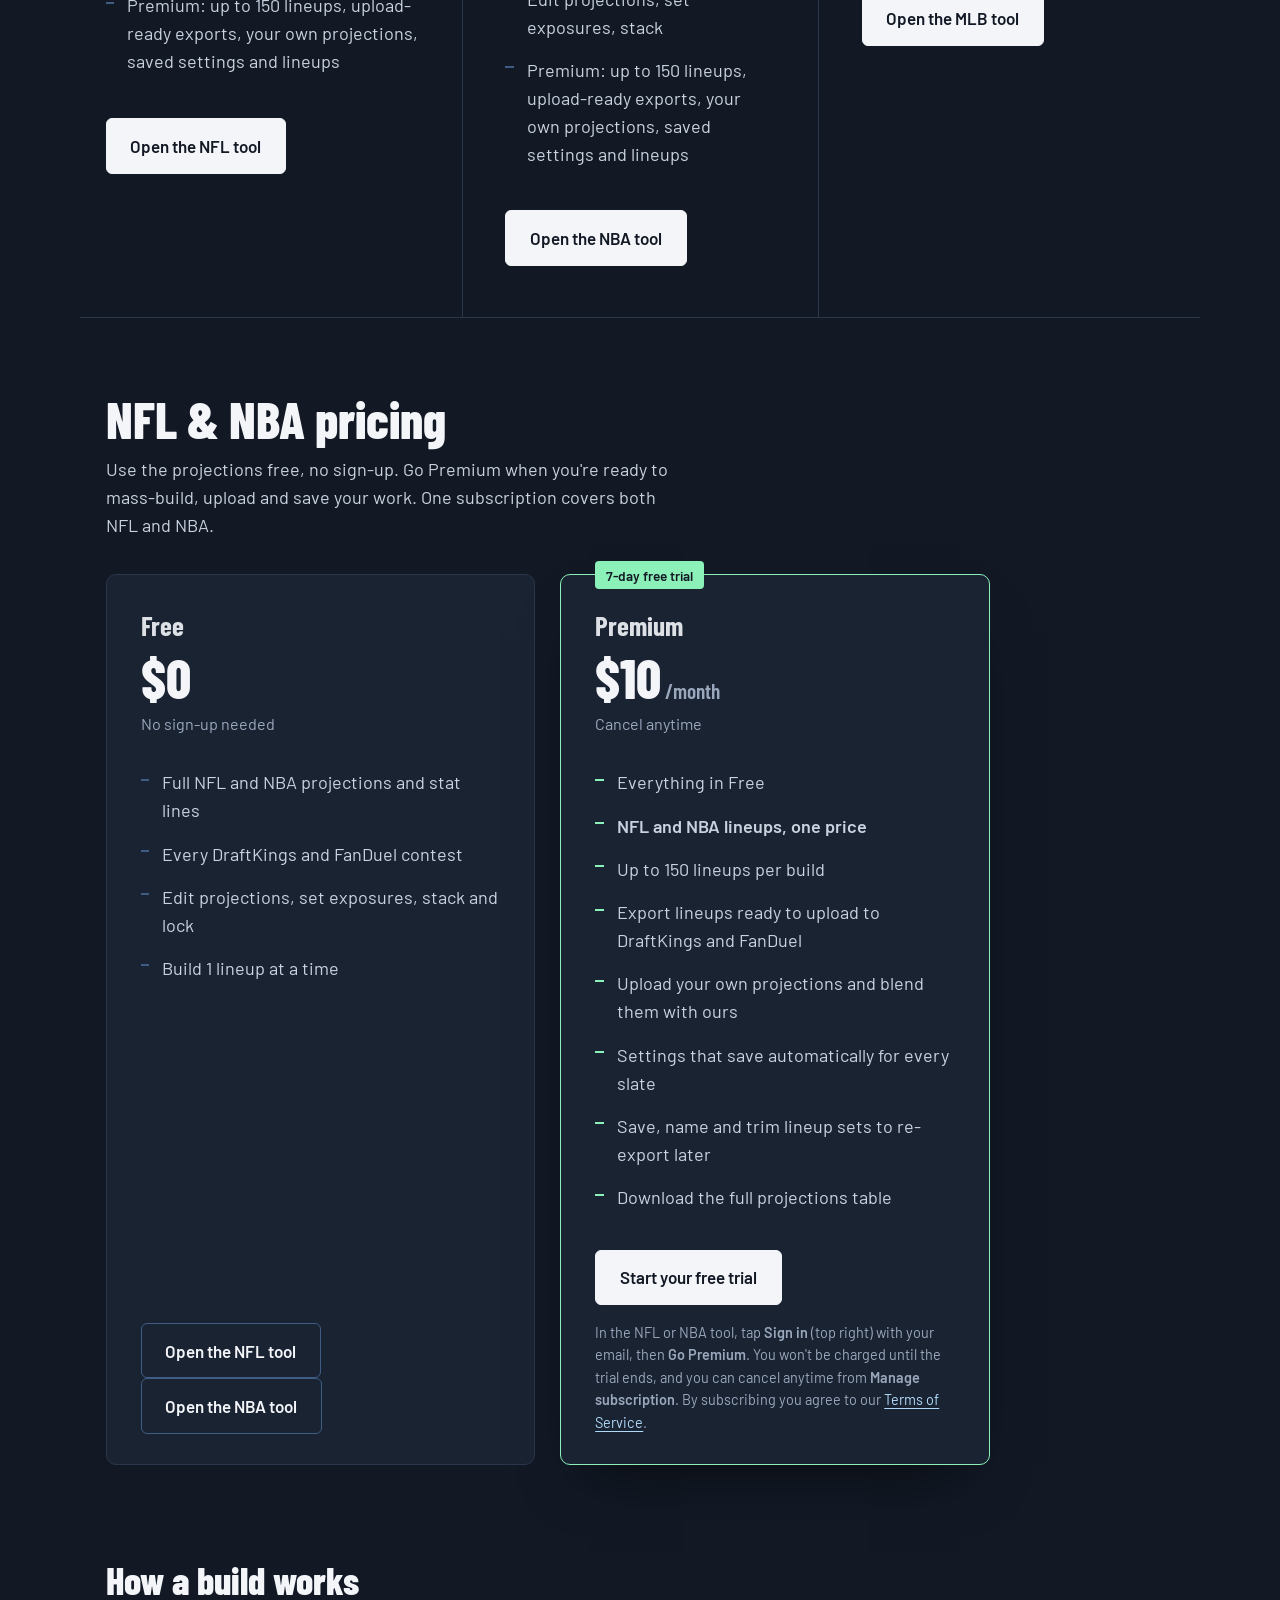
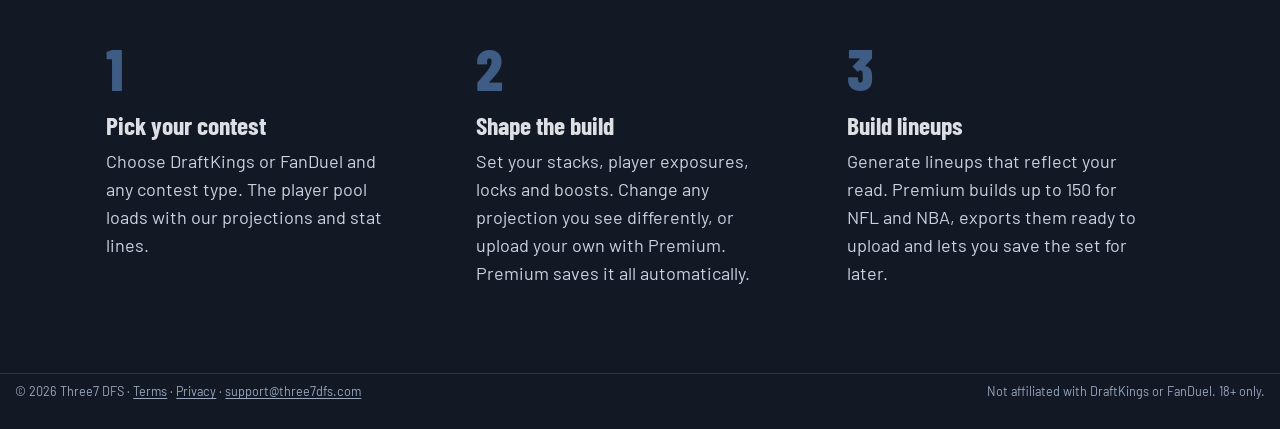
==== commit 643513cc: "Add files via upload" ====
--- a/index.html
+++ b/index.html
@@ -94,6 +94,10 @@
   <li class="nav-item">
     <a class="nav-link" href="./index.html#pricing"> 
 <span class="menu-text">Pricing</span></a>
+  </li>  
+  <li class="nav-item">
+    <a class="nav-link" href="https://three7dfs.com/nba/"> 
+<span class="menu-text">NBA projections</span></a>
   </li>  
   <li class="nav-item">
     <a class="nav-link" href="https://nfl.three7dfs.com"> 
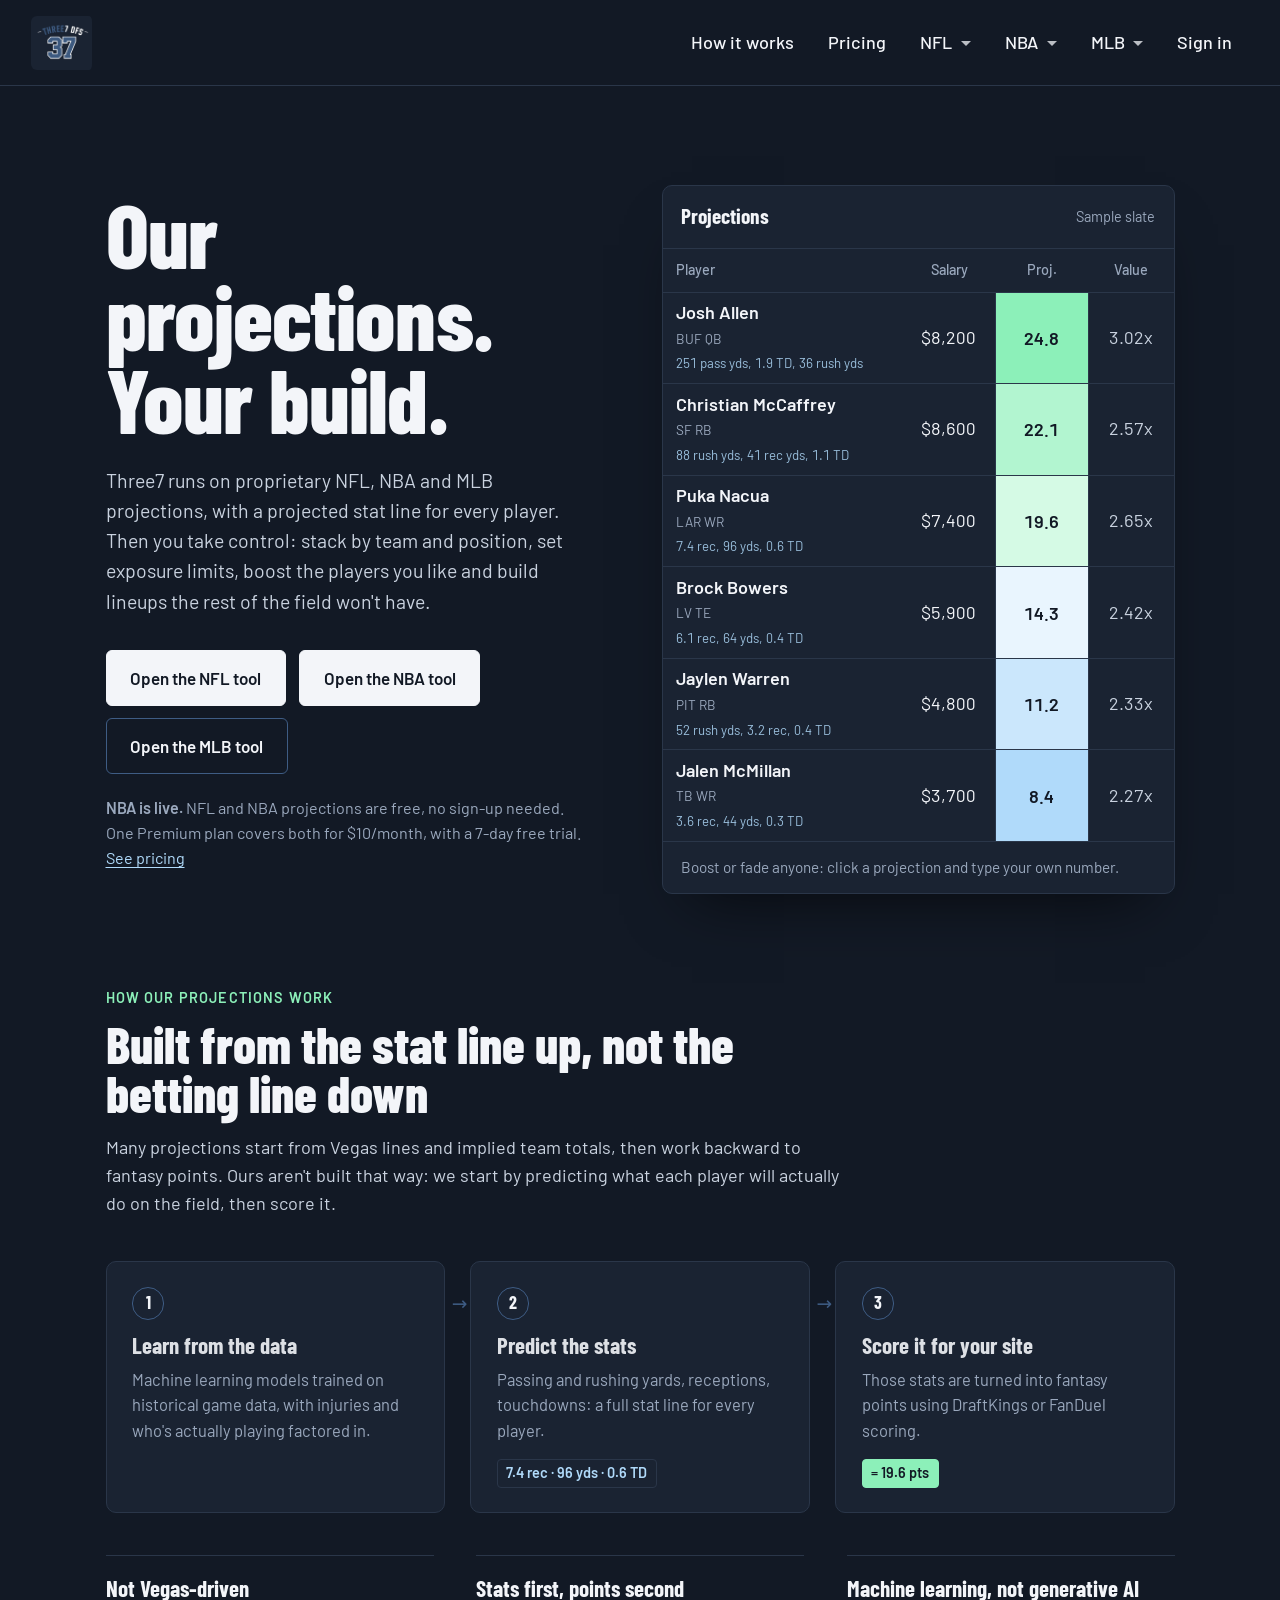
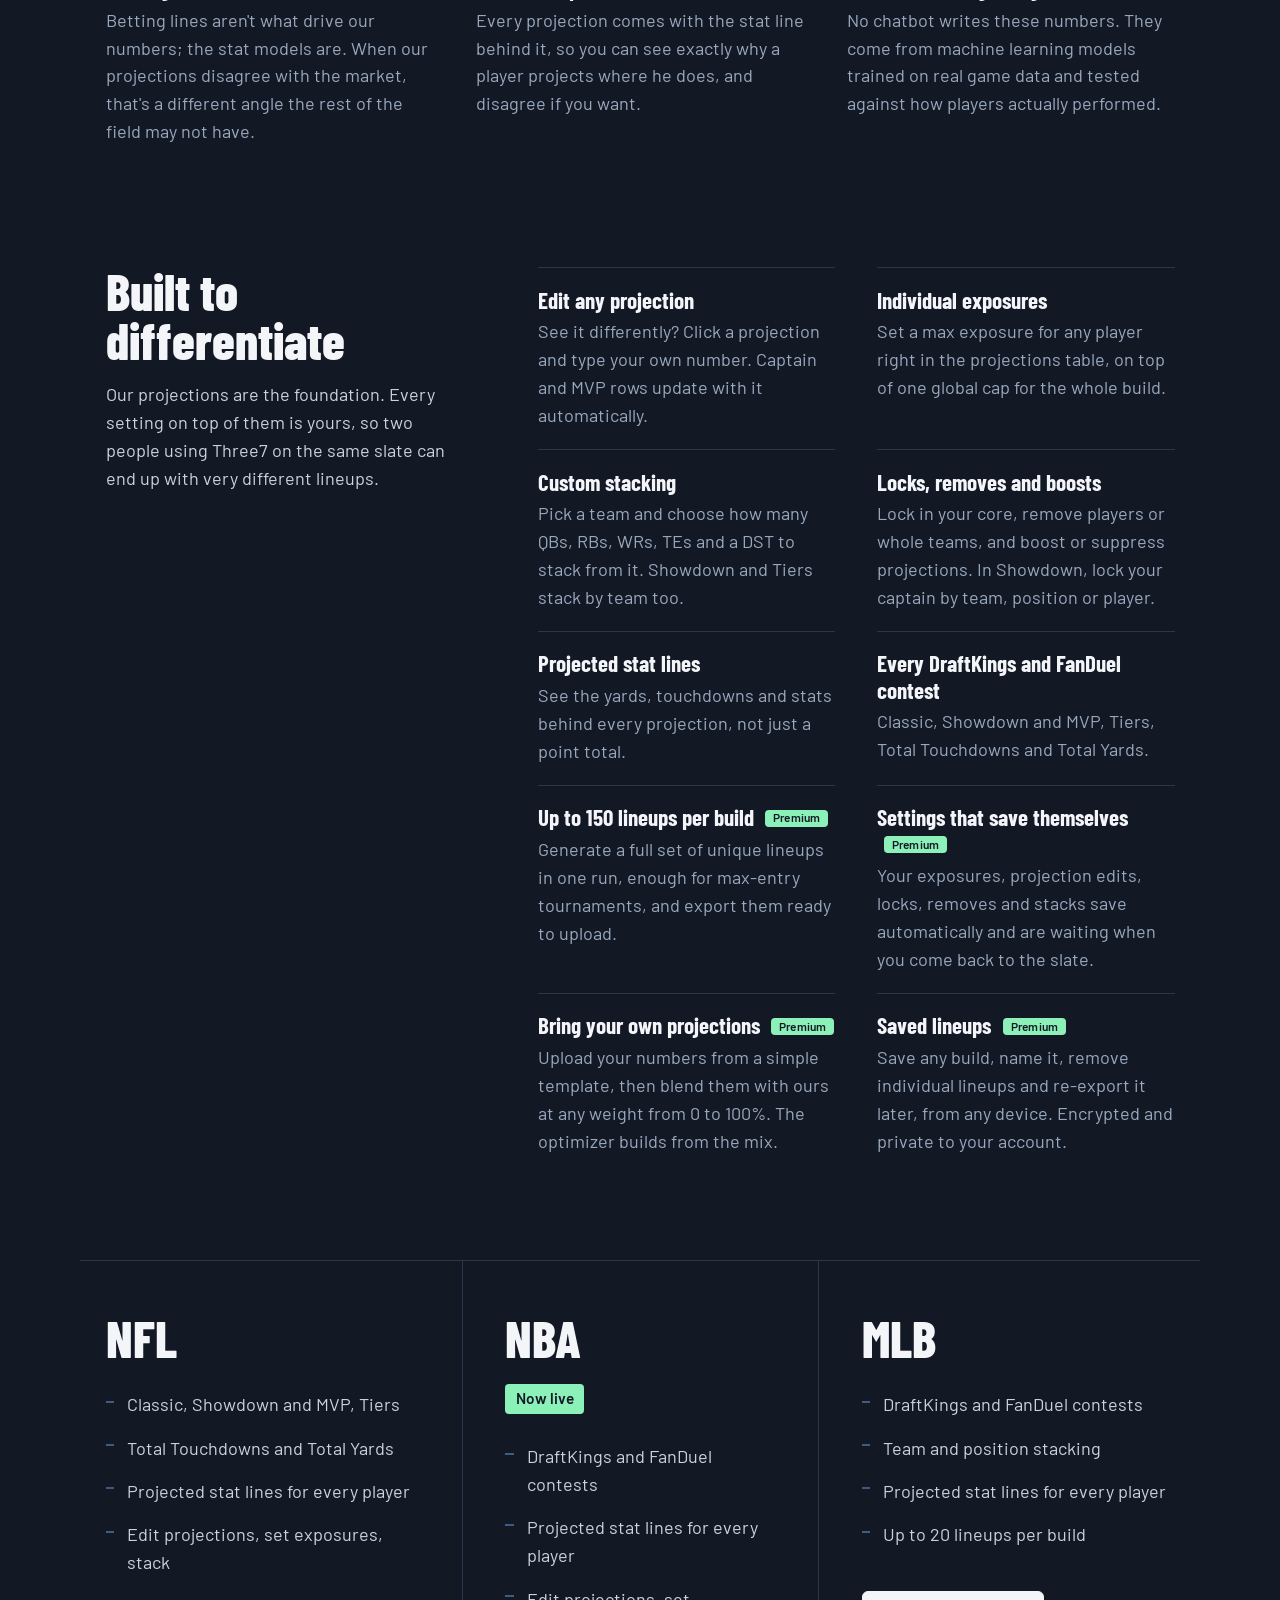
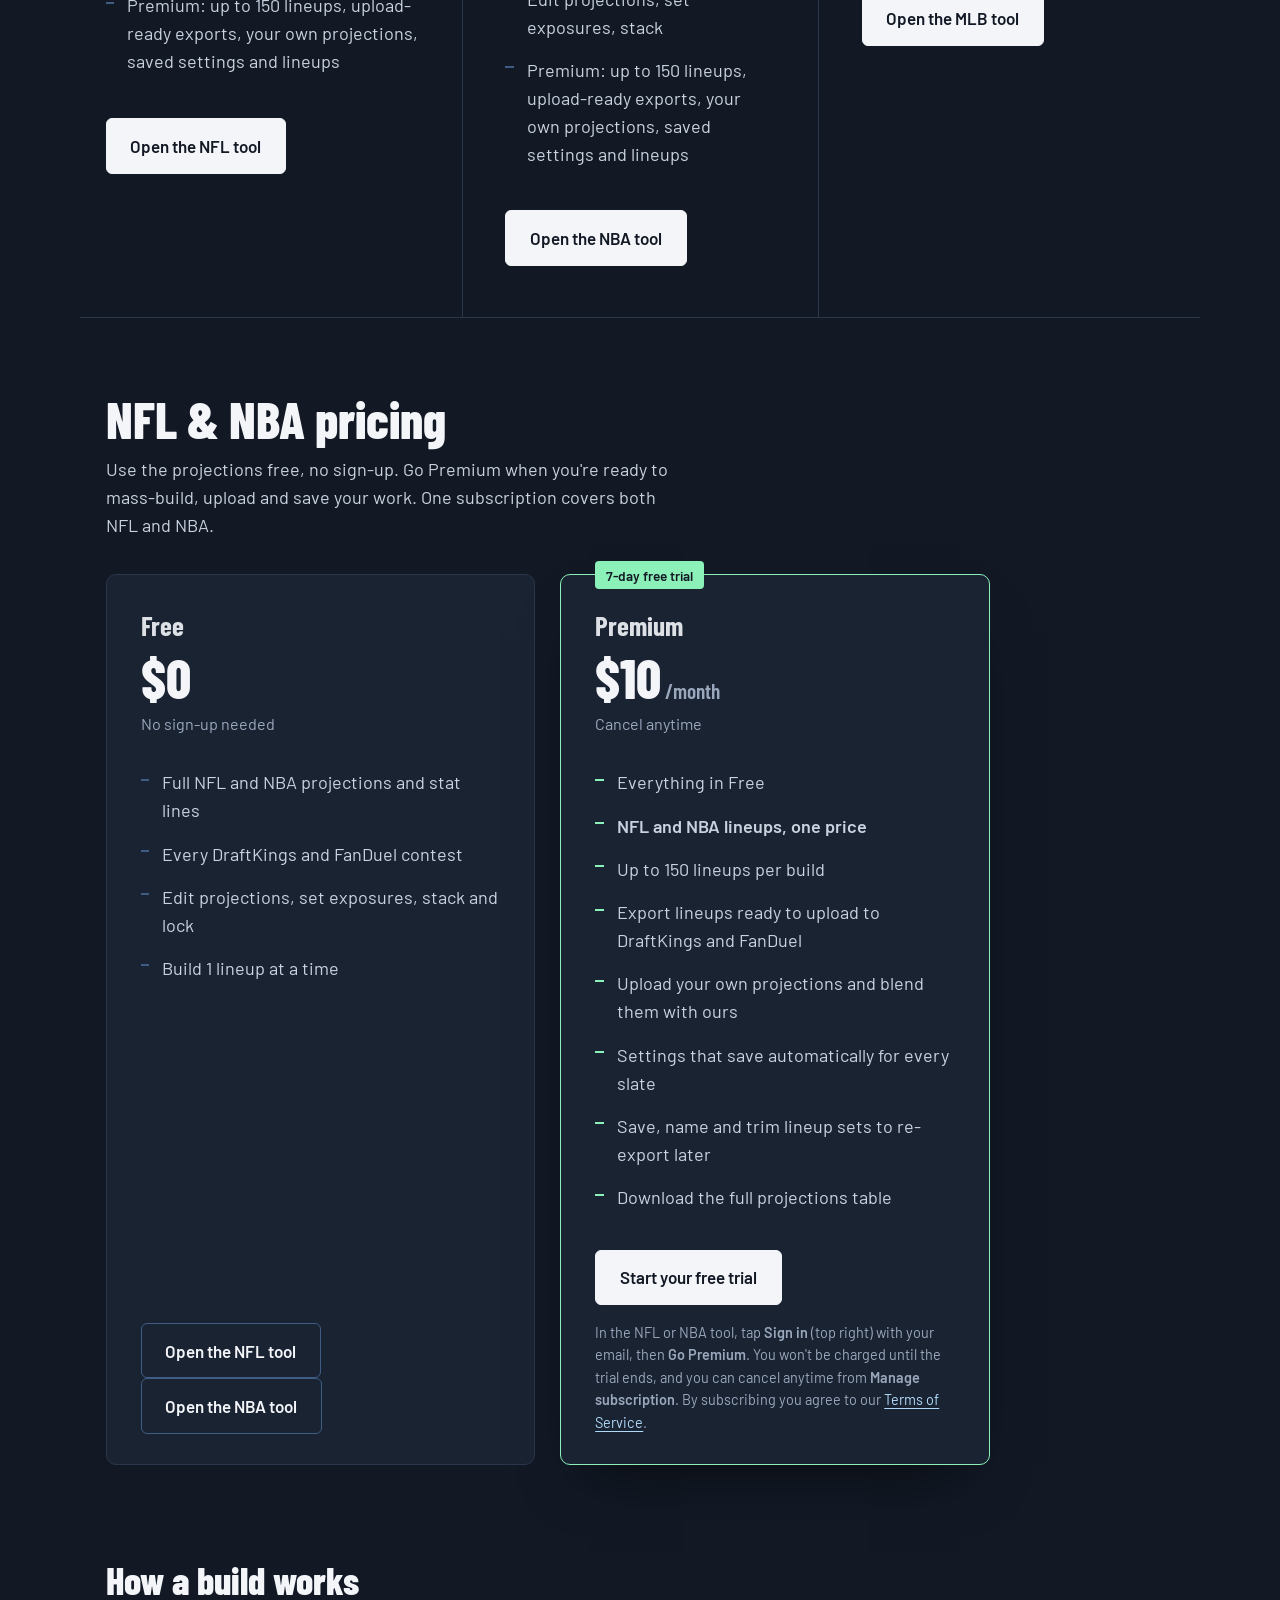
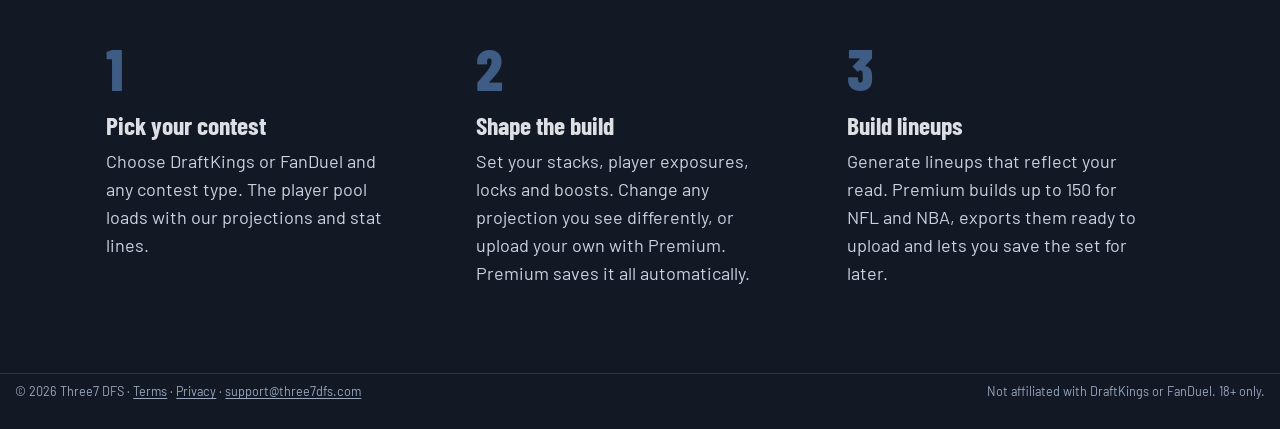
==== commit 1ae64403: "Add files via upload" ====
--- a/index.html
+++ b/index.html
@@ -95,22 +95,47 @@
     <a class="nav-link" href="./index.html#pricing"> 
 <span class="menu-text">Pricing</span></a>
   </li>  
-  <li class="nav-item">
-    <a class="nav-link" href="https://three7dfs.com/nba/"> 
-<span class="menu-text">NBA projections</span></a>
+  <li class="nav-item dropdown ">
+    <a class="nav-link dropdown-toggle" href="#" id="nav-menu-nfl" role="link" data-bs-toggle="dropdown" aria-expanded="false">
+ <span class="menu-text">NFL</span>
+    </a>
+    <ul class="dropdown-menu dropdown-menu-end" aria-labelledby="nav-menu-nfl">    
+        <li>
+    <a class="dropdown-item" href="https://three7dfs.com/nfl/">
+ <span class="dropdown-text">NFL Projections</span></a>
   </li>  
-  <li class="nav-item">
-    <a class="nav-link" href="https://nfl.three7dfs.com"> 
-<span class="menu-text">NFL tool</span></a>
+        <li>
+    <a class="dropdown-item" href="https://nfl.three7dfs.com">
+ <span class="dropdown-text">NFL Optimizer</span></a>
   </li>  
-  <li class="nav-item">
-    <a class="nav-link" href="https://thirtyseven.shinyapps.io/NBA_Preds/"> 
-<span class="menu-text">NBA tool</span></a>
+    </ul>
+  </li>
+  <li class="nav-item dropdown ">
+    <a class="nav-link dropdown-toggle" href="#" id="nav-menu-nba" role="link" data-bs-toggle="dropdown" aria-expanded="false">
+ <span class="menu-text">NBA</span>
+    </a>
+    <ul class="dropdown-menu dropdown-menu-end" aria-labelledby="nav-menu-nba">    
+        <li>
+    <a class="dropdown-item" href="https://three7dfs.com/nba/">
+ <span class="dropdown-text">NBA Projections</span></a>
   </li>  
-  <li class="nav-item">
-    <a class="nav-link" href="https://mlb.three7dfs.com"> 
-<span class="menu-text">MLB tool</span></a>
+        <li>
+    <a class="dropdown-item" href="https://thirtyseven.shinyapps.io/NBA_Preds/">
+ <span class="dropdown-text">NBA Optimizer</span></a>
   </li>  
+    </ul>
+  </li>
+  <li class="nav-item dropdown ">
+    <a class="nav-link dropdown-toggle" href="#" id="nav-menu-mlb" role="link" data-bs-toggle="dropdown" aria-expanded="false">
+ <span class="menu-text">MLB</span>
+    </a>
+    <ul class="dropdown-menu dropdown-menu-end" aria-labelledby="nav-menu-mlb">    
+        <li>
+    <a class="dropdown-item" href="https://mlb.three7dfs.com">
+ <span class="dropdown-text">MLB Optimizer</span></a>
+  </li>  
+    </ul>
+  </li>
   <li class="nav-item">
     <a class="nav-link" href="https://nfl.three7dfs.com"> 
 <span class="menu-text">Sign in</span></a>
